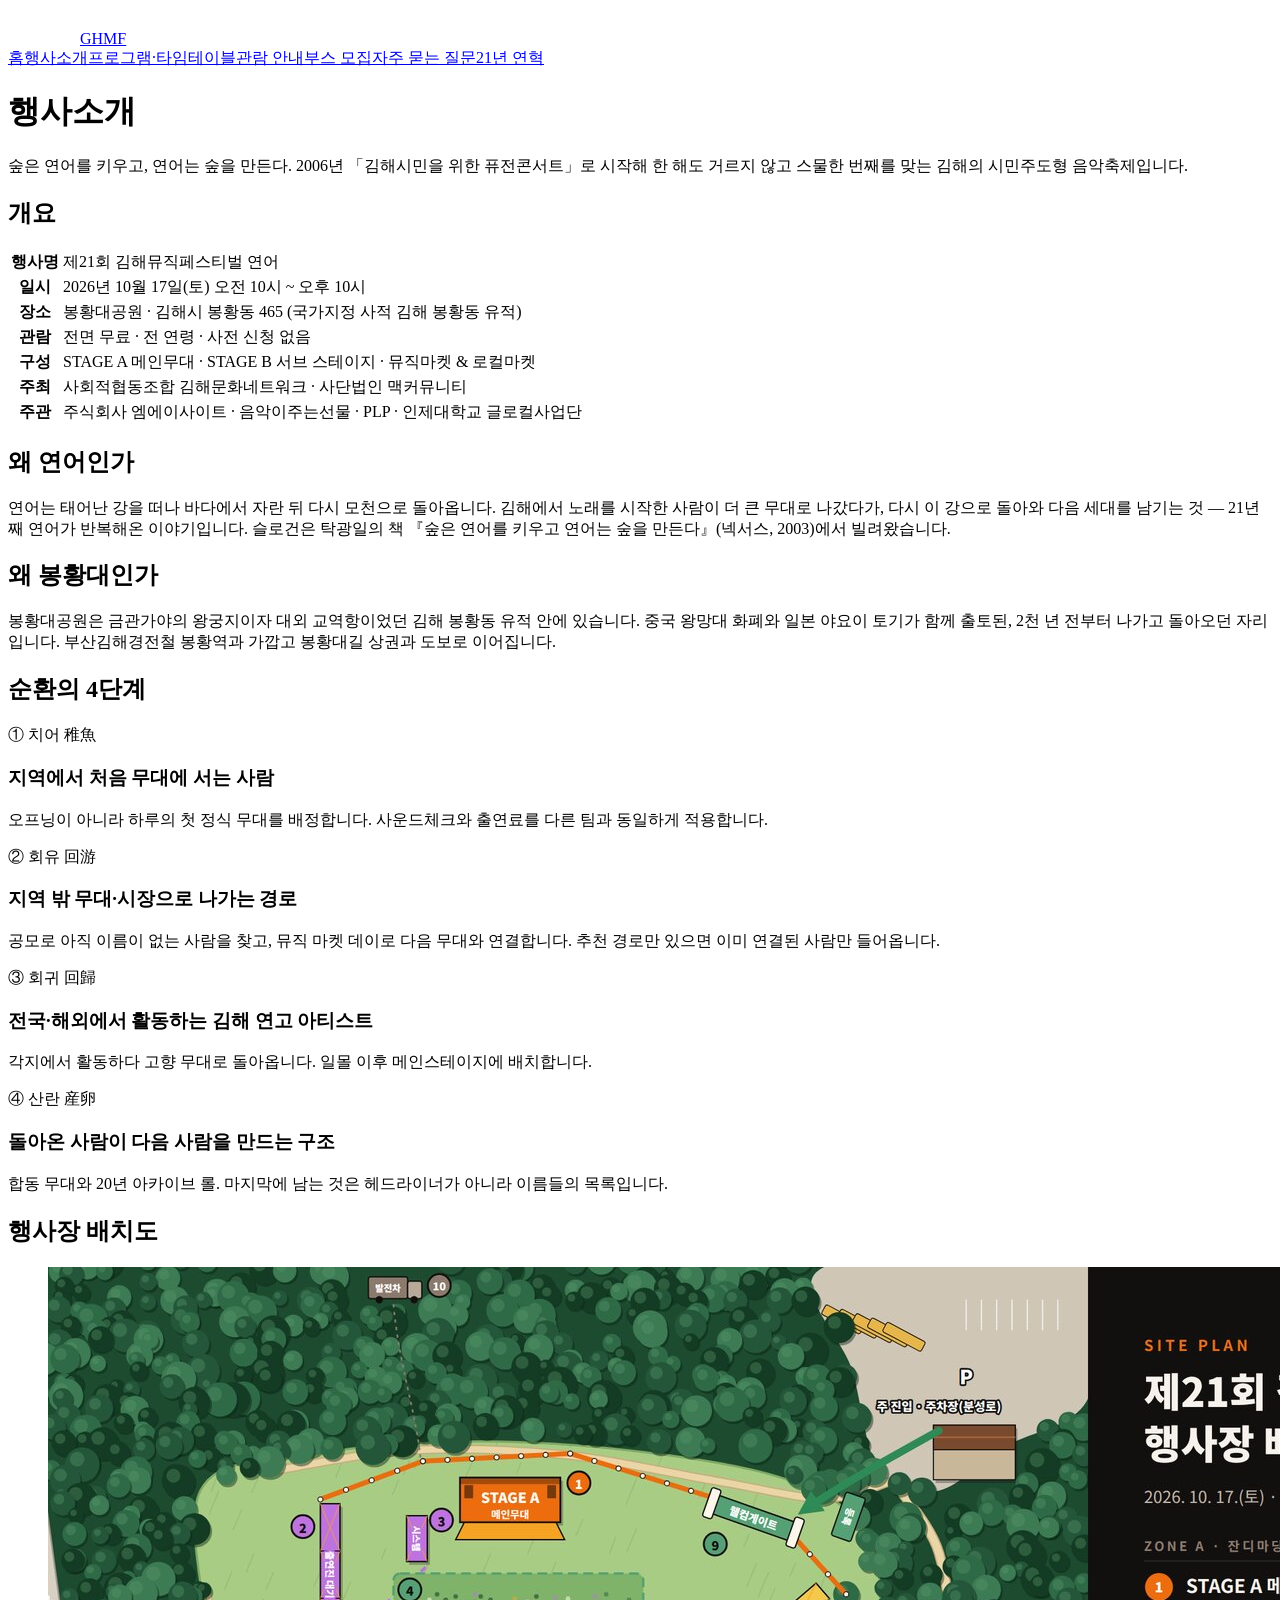
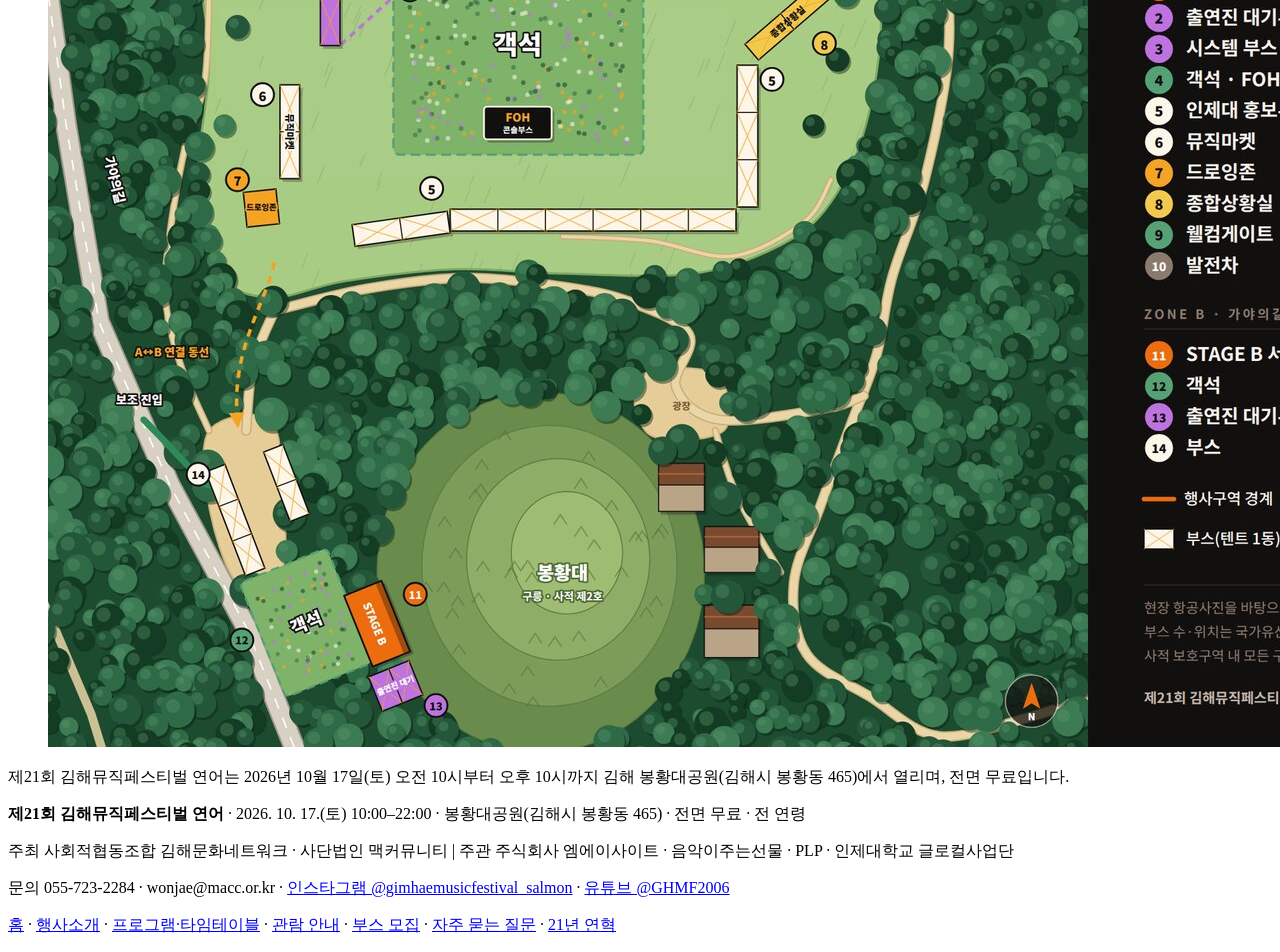
==== about/index.html @ 12be7de4 "Add files via upload" ====
<!doctype html>
<html lang="ko">
<head>
<meta charset="utf-8">
<meta name="viewport" content="width=device-width, initial-scale=1">
<title>행사소개 | 제21회 김해뮤직페스티벌 연어</title>
<meta name="description" content="2006년 시작해 21년 동안 한 해도 거르지 않은 김해 시민주도형 음악축제. 2026년 10월 17일(토) 김해 봉황대공원, 전면 무료. 숲은 연어를 키우고, 연어는 숲을 만든다.">
<link rel="canonical" href="https://ghmf.kr/about/">
<meta property="og:type" content="website">
<meta property="og:locale" content="ko_KR">
<meta property="og:site_name" content="김해뮤직페스티벌 연어">
<meta property="og:title" content="행사소개 | 제21회 김해뮤직페스티벌 연어">
<meta property="og:description" content="2006년 시작해 21년 동안 한 해도 거르지 않은 김해 시민주도형 음악축제. 2026년 10월 17일(토) 김해 봉황대공원, 전면 무료. 숲은 연어를 키우고, 연어는 숲을 만든다.">
<meta property="og:url" content="https://ghmf.kr/about/">
<meta property="og:image" content="https://ghmf.kr/assets/img/og-share.jpg">
<meta property="og:image:width" content="1200"><meta property="og:image:height" content="630">
<meta name="twitter:card" content="summary_large_image">
<meta name="theme-color" content="#12100F">
<link rel="icon" href="/assets/img/ghmf.png">
<link rel="stylesheet" href="/assets/css/static.css">
<script type="application/ld+json">{"@context": "https://schema.org", "@type": "MusicEvent", "name": "제21회 김해뮤직페스티벌 연어", "alternateName": ["김해뮤직페스티벌", "연어 축제", "Gimhae Music Festival SALMON"], "description": "제21회 김해뮤직페스티벌 연어는 2026년 10월 17일(토) 오전 10시부터 오후 10시까지 김해 봉황대공원(김해시 봉황동 465)에서 열리며, 전면 무료입니다. 슬로건은 「숲은 연어를 키우고, 연어는 숲을 만든다」.", "startDate": "2026-10-17T10:00:00+09:00", "endDate": "2026-10-17T22:00:00+09:00", "eventStatus": "https://schema.org/EventScheduled", "eventAttendanceMode": "https://schema.org/OfflineEventAttendanceMode", "isAccessibleForFree": true, "location": {"@type": "Place", "name": "봉황대공원 (김해 봉황동 유적)", "address": {"@type": "PostalAddress", "streetAddress": "봉황동 465", "addressLocality": "김해시", "addressRegion": "경상남도", "addressCountry": "KR"}}, "image": ["https://ghmf.kr/assets/img/poster.jpg", "https://ghmf.kr/assets/img/og-share.jpg"], "offers": {"@type": "Offer", "price": "0", "priceCurrency": "KRW", "availability": "https://schema.org/InStock", "url": "https://ghmf.kr/", "validFrom": "2026-09-01T00:00:00+09:00"}, "organizer": [{"@type": "Organization", "name": "사회적협동조합 김해문화네트워크", "url": "https://ghmf.kr"}, {"@type": "Organization", "name": "사단법인 맥커뮤니티"}], "performer": [{"@type": "MusicGroup", "name": "잭킹콩"}, {"@type": "MusicGroup", "name": "컨트리공방"}, {"@type": "MusicGroup", "name": "아디오스오디오"}, {"@type": "MusicGroup", "name": "와일드크루"}, {"@type": "MusicGroup", "name": "HISPOP (D7)"}, {"@type": "MusicGroup", "name": "밴드 토너"}, {"@type": "MusicGroup", "name": "김해청소년밴드"}], "url": "https://ghmf.kr/"}</script><script type="application/ld+json">{"@context": "https://schema.org", "@type": "Organization", "name": "김해뮤직페스티벌 연어", "url": "https://ghmf.kr", "logo": "https://ghmf.kr/assets/img/logo.png", "sameAs": ["https://www.instagram.com/gimhaemusicfestival_salmon/", "https://www.youtube.com/@GHMF2006"], "contactPoint": {"@type": "ContactPoint", "telephone": "+82-55-723-2284", "email": "wonjae@macc.or.kr", "contactType": "customer support", "availableLanguage": "Korean"}}</script>
</head>
<body>
<header class="sh"><div class="w">
<a class="logo" href="/"><img src="/assets/img/logo.png" alt="연어" width="72" height="36"><span>GHMF</span></a>
<nav><a href="/">홈</a><a href="/about/" aria-current="page">행사소개</a><a href="/program/">프로그램·타임테이블</a><a href="/guide/">관람 안내</a><a href="/booth/">부스 모집</a><a href="/faq/">자주 묻는 질문</a><a href="/history/">21년 연혁</a></nav></div></header>
<main class="w">
<h1>행사소개</h1>
<p class="lead">숲은 연어를 키우고, 연어는 숲을 만든다. 2006년 「김해시민을 위한 퓨전콘서트」로 시작해 한 해도 거르지 않고 스물한 번째를 맞는 김해의 시민주도형 음악축제입니다.</p>
<h2>개요</h2>
<table class="kv"><tr><th>행사명</th><td>제21회 김해뮤직페스티벌 연어</td></tr><tr><th>일시</th><td>2026년 10월 17일(토) 오전 10시 ~ 오후 10시</td></tr>
<tr><th>장소</th><td>봉황대공원 · 김해시 봉황동 465 (국가지정 사적 김해 봉황동 유적)</td></tr><tr><th>관람</th><td>전면 무료 · 전 연령 · 사전 신청 없음</td></tr>
<tr><th>구성</th><td>STAGE A 메인무대 · STAGE B 서브 스테이지 · 뮤직마켓 &amp; 로컬마켓</td></tr>
<tr><th>주최</th><td>사회적협동조합 김해문화네트워크 · 사단법인 맥커뮤니티</td></tr><tr><th>주관</th><td>주식회사 엠에이사이트 · 음악이주는선물 · PLP · 인제대학교 글로컬사업단</td></tr></table>
<h2>왜 연어인가</h2>
<p>연어는 태어난 강을 떠나 바다에서 자란 뒤 다시 모천으로 돌아옵니다. 김해에서 노래를 시작한 사람이 더 큰 무대로 나갔다가, 다시 이 강으로 돌아와 다음 세대를 남기는 것 — 21년째 연어가 반복해온 이야기입니다. 슬로건은 탁광일의 책 『숲은 연어를 키우고 연어는 숲을 만든다』(넥서스, 2003)에서 빌려왔습니다.</p>
<h2>왜 봉황대인가</h2>
<p>봉황대공원은 금관가야의 왕궁지이자 대외 교역항이었던 김해 봉황동 유적 안에 있습니다. 중국 왕망대 화폐와 일본 야요이 토기가 함께 출토된, 2천 년 전부터 나가고 돌아오던 자리입니다. 부산김해경전철 봉황역과 가깝고 봉황대길 상권과 도보로 이어집니다.</p>
<h2>순환의 4단계</h2><div class="grid"><article class="card"><p class="st">① 치어 稚魚</p><h3>지역에서 처음 무대에 서는 사람</h3><p>오프닝이 아니라 하루의 첫 정식 무대를 배정합니다. 사운드체크와 출연료를 다른 팀과 동일하게 적용합니다.</p></article><article class="card"><p class="st">② 회유 回游</p><h3>지역 밖 무대·시장으로 나가는 경로</h3><p>공모로 아직 이름이 없는 사람을 찾고, 뮤직 마켓 데이로 다음 무대와 연결합니다. 추천 경로만 있으면 이미 연결된 사람만 들어옵니다.</p></article><article class="card"><p class="st">③ 회귀 回歸</p><h3>전국·해외에서 활동하는 김해 연고 아티스트</h3><p>각지에서 활동하다 고향 무대로 돌아옵니다. 일몰 이후 메인스테이지에 배치합니다.</p></article><article class="card"><p class="st">④ 산란 産卵</p><h3>돌아온 사람이 다음 사람을 만드는 구조</h3><p>합동 무대와 20년 아카이브 롤. 마지막에 남는 것은 헤드라이너가 아니라 이름들의 목록입니다.</p></article></div>
<h2>행사장 배치도</h2>
<figure><a href="/assets/img/layout.jpg"><img src="/assets/img/layout.jpg" alt="제21회 김해뮤직페스티벌 연어 행사장 배치도 — 잔디마당 STAGE A와 가야의길 광장 STAGE B" loading="lazy"></a></figure>
<p class="fact">제21회 김해뮤직페스티벌 연어는 2026년 10월 17일(토) 오전 10시부터 오후 10시까지 김해 봉황대공원(김해시 봉황동 465)에서 열리며, 전면 무료입니다.</p>
</main>
<footer class="sf"><div class="w">
<p><b>제21회 김해뮤직페스티벌 연어</b> · 2026. 10. 17.(토) 10:00–22:00 · 봉황대공원(김해시 봉황동 465) · 전면 무료 · 전 연령</p>
<p>주최 사회적협동조합 김해문화네트워크 · 사단법인 맥커뮤니티 | 주관 주식회사 엠에이사이트 · 음악이주는선물 · PLP · 인제대학교 글로컬사업단</p>
<p>문의 055-723-2284 · wonjae@macc.or.kr · <a href="https://www.instagram.com/gimhaemusicfestival_salmon/">인스타그램 @gimhaemusicfestival_salmon</a> · <a href="https://www.youtube.com/@GHMF2006">유튜브 @GHMF2006</a></p>
<p class="nav2"><a href="/">홈</a> · <a href="/about/">행사소개</a> · <a href="/program/">프로그램·타임테이블</a> · <a href="/guide/">관람 안내</a> · <a href="/booth/">부스 모집</a> · <a href="/faq/">자주 묻는 질문</a> · <a href="/history/">21년 연혁</a></p>
</div></footer>
</body></html>
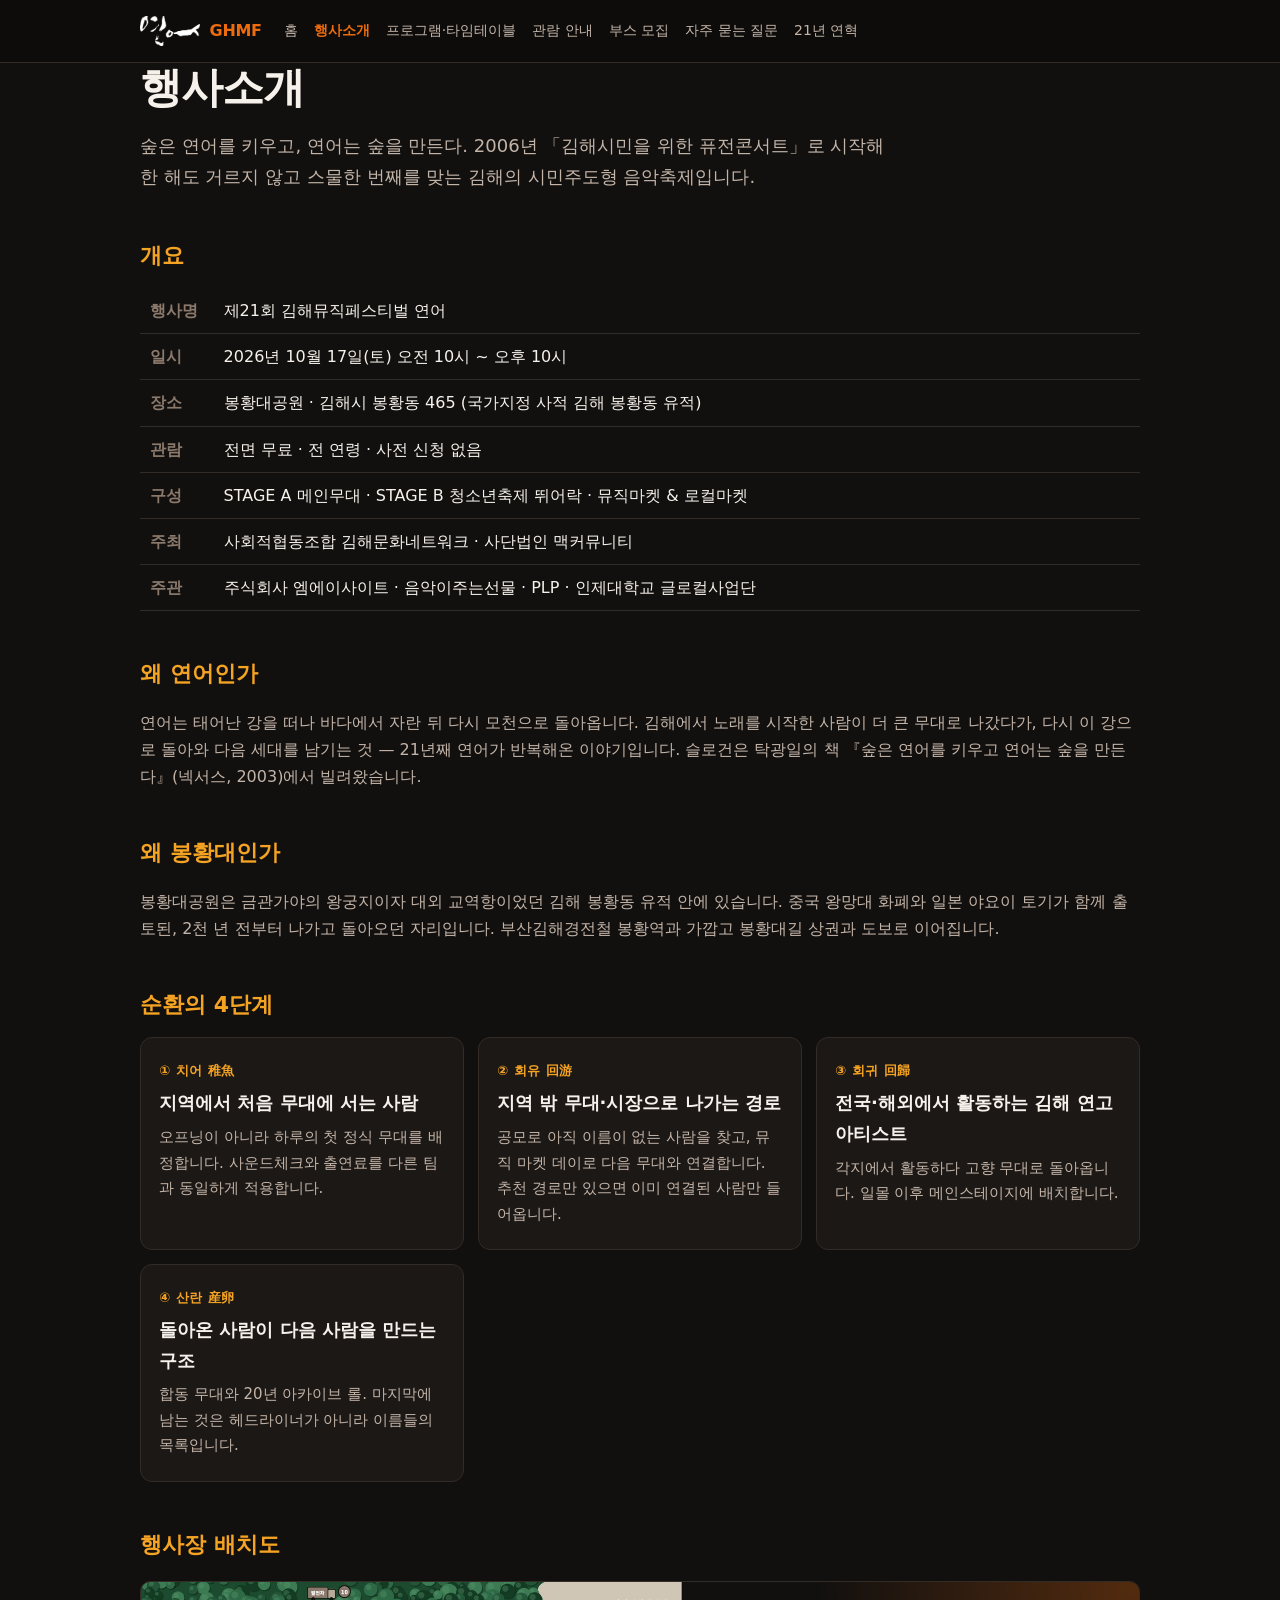
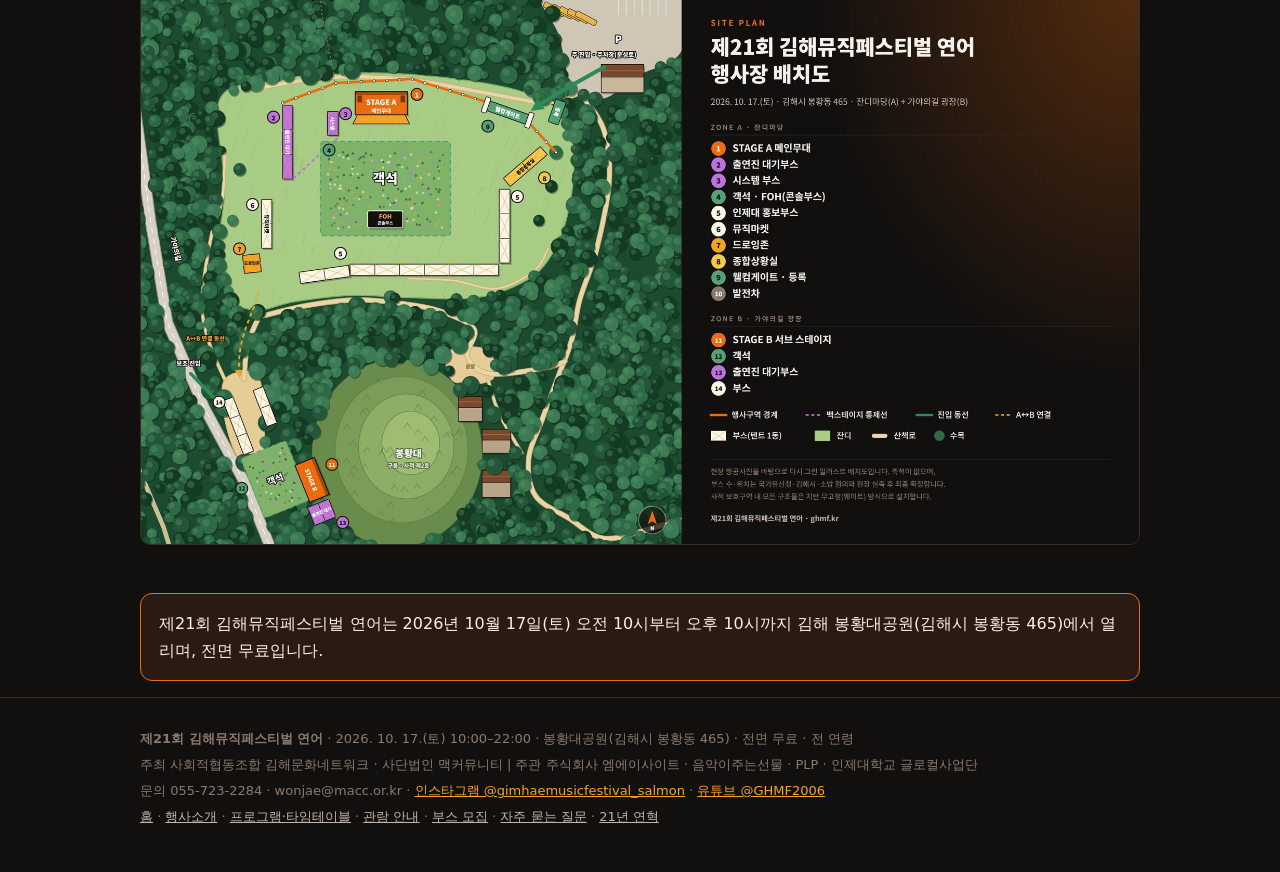
==== commit d32ec373: "Add files via upload" ====
--- a/about/index.html
+++ b/about/index.html
@@ -30,7 +30,7 @@
 <h2>개요</h2>
 <table class="kv"><tr><th>행사명</th><td>제21회 김해뮤직페스티벌 연어</td></tr><tr><th>일시</th><td>2026년 10월 17일(토) 오전 10시 ~ 오후 10시</td></tr>
 <tr><th>장소</th><td>봉황대공원 · 김해시 봉황동 465 (국가지정 사적 김해 봉황동 유적)</td></tr><tr><th>관람</th><td>전면 무료 · 전 연령 · 사전 신청 없음</td></tr>
-<tr><th>구성</th><td>STAGE A 메인무대 · STAGE B 서브 스테이지 · 뮤직마켓 &amp; 로컬마켓</td></tr>
+<tr><th>구성</th><td>STAGE A 메인무대 · STAGE B 청소년축제 뛰어락 · 뮤직마켓 &amp; 로컬마켓</td></tr>
 <tr><th>주최</th><td>사회적협동조합 김해문화네트워크 · 사단법인 맥커뮤니티</td></tr><tr><th>주관</th><td>주식회사 엠에이사이트 · 음악이주는선물 · PLP · 인제대학교 글로컬사업단</td></tr></table>
 <h2>왜 연어인가</h2>
 <p>연어는 태어난 강을 떠나 바다에서 자란 뒤 다시 모천으로 돌아옵니다. 김해에서 노래를 시작한 사람이 더 큰 무대로 나갔다가, 다시 이 강으로 돌아와 다음 세대를 남기는 것 — 21년째 연어가 반복해온 이야기입니다. 슬로건은 탁광일의 책 『숲은 연어를 키우고 연어는 숲을 만든다』(넥서스, 2003)에서 빌려왔습니다.</p>
--- a/assets/css/static.css
+++ b/assets/css/static.css
@@ -0,0 +1,48 @@
+:root{--bg:#12100F;--s1:#1C1816;--line:#332B26;--tx:#F7F1EB;--tx2:#C3B4A8;--tx3:#8B7A6C;--or:#ED6C0D;--orl:#F5A323;--gr:#55A175;--pu:#BE72E0}
+*{box-sizing:border-box}
+body{margin:0;background:var(--bg);color:var(--tx);font-family:"Noto Sans KR","Apple SD Gothic Neo","Malgun Gothic",system-ui,sans-serif;line-height:1.7;font-size:16px}
+a{color:var(--orl)}
+.w{max-width:1040px;margin:0 auto;padding:0 20px}
+.sh{border-bottom:1px solid var(--line);background:#0E0C0B;position:sticky;top:0;z-index:5}
+.sh .w{display:flex;align-items:center;gap:22px;min-height:62px;flex-wrap:wrap}
+.logo{display:flex;align-items:center;gap:10px;text-decoration:none;color:var(--or);font-weight:900;letter-spacing:-.02em}
+.logo img{height:30px;width:auto}
+.sh nav{display:flex;gap:4px 16px;flex-wrap:wrap;font-size:14px}
+.sh nav a{color:var(--tx2);text-decoration:none;padding:4px 0}
+.sh nav a[aria-current]{color:var(--or);font-weight:700}
+main{padding:40px 20px 30px}
+h1{font-size:clamp(28px,5vw,42px);line-height:1.2;margin:0 0 12px;letter-spacing:-.02em;text-wrap:balance}
+h2{font-size:22px;margin:44px 0 14px;color:var(--orl)}
+h3{font-size:18px;margin:4px 0 6px}
+h3 small{font-size:12px;color:var(--tx3);letter-spacing:.08em;margin-left:6px}
+.lead{font-size:18px;color:var(--tx2);max-width:760px}
+p,li{color:var(--tx2)}
+figure{margin:18px 0}
+figure img{width:100%;height:auto;border-radius:10px;border:1px solid var(--line);display:block}
+table{border-collapse:collapse;width:100%}
+th,td{text-align:left;padding:9px 10px;border-bottom:1px solid var(--line);vertical-align:top}
+th{color:var(--tx);white-space:nowrap;font-variant-numeric:tabular-nums;width:1%}
+.kv th{color:var(--tx3);font-weight:600}
+.cols{display:grid;grid-template-columns:repeat(auto-fit,minmax(260px,1fr));gap:18px}
+.cols section{background:var(--s1);border:1px solid var(--line);border-radius:12px;padding:14px 16px}
+.cols h3{color:var(--or);font-size:16px}
+.grid{display:grid;grid-template-columns:repeat(auto-fit,minmax(280px,1fr));gap:14px}
+.card{background:var(--s1);border:1px solid var(--line);border-radius:12px;padding:16px 18px}
+.card p{margin:6px 0;font-size:15px}
+.st{color:var(--orl)!important;font-size:13px!important;font-weight:700;letter-spacing:.04em}
+.gr{color:var(--tx3)!important;font-size:13px!important}
+.btn{display:inline-block;background:var(--or);color:#fff;text-decoration:none;font-weight:800;padding:11px 20px;border-radius:999px}
+.btn.big{font-size:18px;padding:14px 26px}
+.note{font-size:14px;color:var(--tx3)}
+.qa{border-bottom:1px solid var(--line);padding-bottom:8px}
+.qa h2{font-size:19px;margin:28px 0 8px}
+.hist{list-style:none;padding:0}
+.hist li{border-left:2px solid var(--or);padding:4px 0 10px 16px;margin:0 0 6px}
+.hist b{color:var(--or);font-variant-numeric:tabular-nums;margin-right:8px}
+.hist p{margin:4px 0 0;font-size:15px}
+.fact{margin-top:48px;padding:16px 18px;border-radius:12px;background:#2A1A12;border:1px solid var(--or);color:var(--tx)}
+.sf{border-top:1px solid var(--line);padding:26px 0 40px;font-size:13px}
+.sf p{color:var(--tx3);margin:4px 0}
+.sf .nav2 a{color:var(--tx2)}
+.kv th{min-width:4.6em}
+@media (max-width:600px){.sh{position:static}}
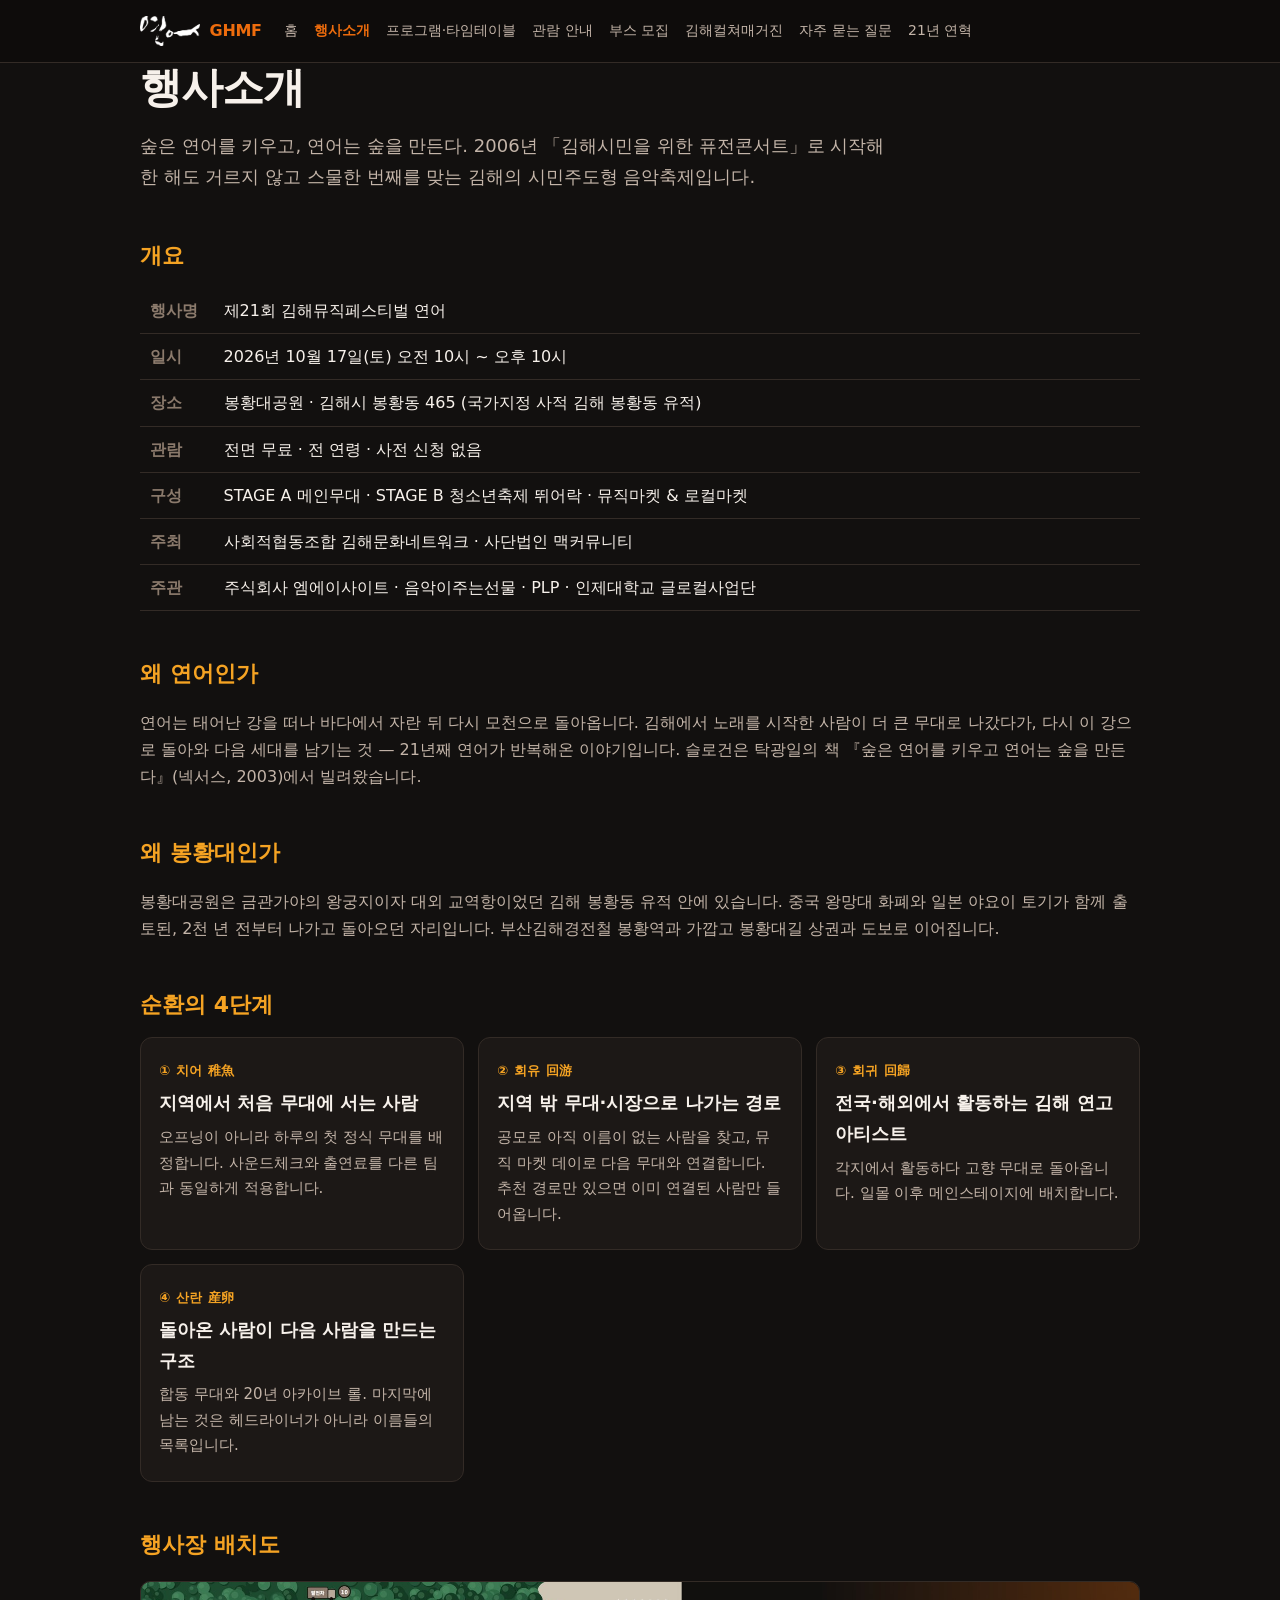
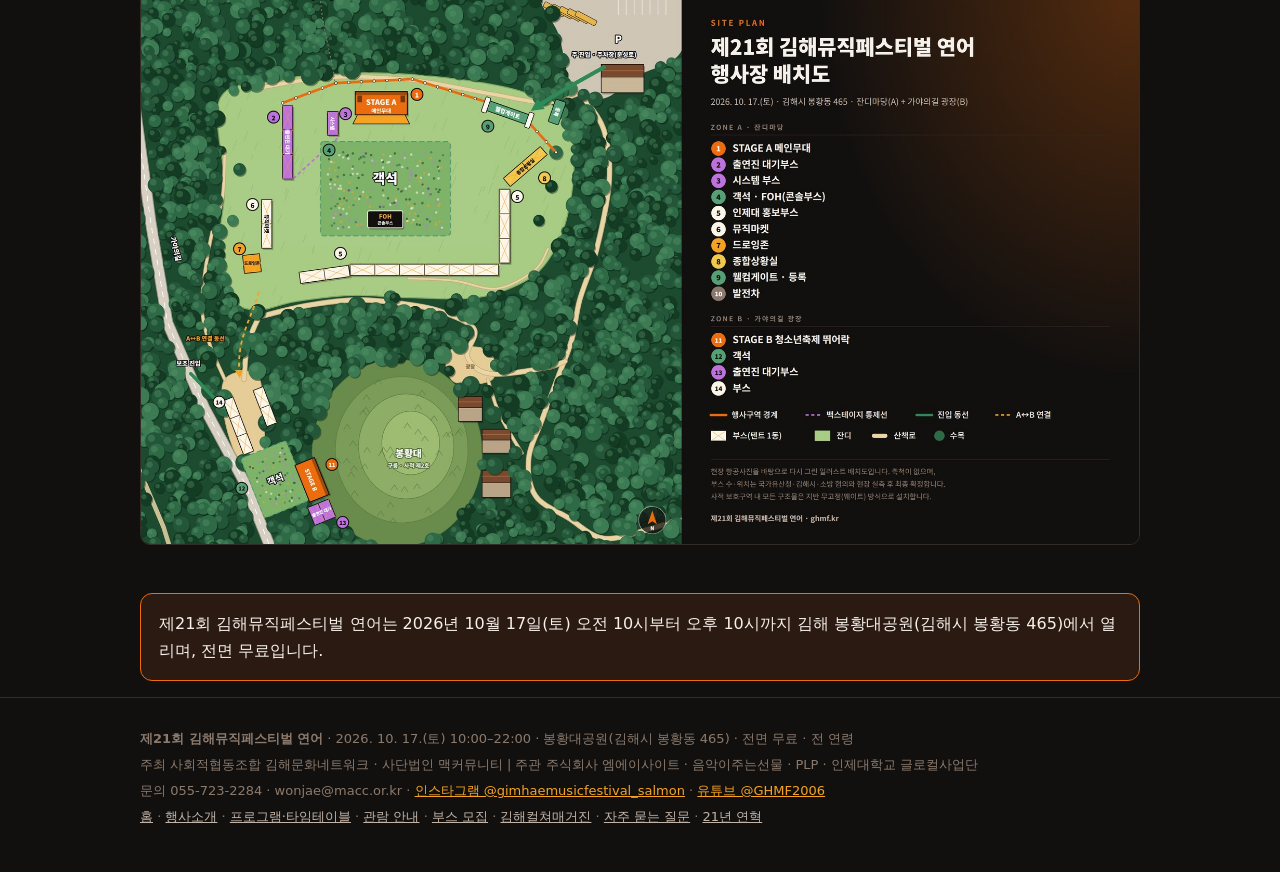
==== commit 17f7e673: "Add files via upload" ====
--- a/about/index.html
+++ b/about/index.html
@@ -23,7 +23,7 @@
 <body>
 <header class="sh"><div class="w">
 <a class="logo" href="/"><img src="/assets/img/logo.png" alt="연어" width="72" height="36"><span>GHMF</span></a>
-<nav><a href="/">홈</a><a href="/about/" aria-current="page">행사소개</a><a href="/program/">프로그램·타임테이블</a><a href="/guide/">관람 안내</a><a href="/booth/">부스 모집</a><a href="/faq/">자주 묻는 질문</a><a href="/history/">21년 연혁</a></nav></div></header>
+<nav><a href="/">홈</a><a href="/about/" aria-current="page">행사소개</a><a href="/program/">프로그램·타임테이블</a><a href="/guide/">관람 안내</a><a href="/booth/">부스 모집</a><a href="/magazine/">김해컬쳐매거진</a><a href="/faq/">자주 묻는 질문</a><a href="/history/">21년 연혁</a></nav></div></header>
 <main class="w">
 <h1>행사소개</h1>
 <p class="lead">숲은 연어를 키우고, 연어는 숲을 만든다. 2006년 「김해시민을 위한 퓨전콘서트」로 시작해 한 해도 거르지 않고 스물한 번째를 맞는 김해의 시민주도형 음악축제입니다.</p>
@@ -45,6 +45,6 @@
 <p><b>제21회 김해뮤직페스티벌 연어</b> · 2026. 10. 17.(토) 10:00–22:00 · 봉황대공원(김해시 봉황동 465) · 전면 무료 · 전 연령</p>
 <p>주최 사회적협동조합 김해문화네트워크 · 사단법인 맥커뮤니티 | 주관 주식회사 엠에이사이트 · 음악이주는선물 · PLP · 인제대학교 글로컬사업단</p>
 <p>문의 055-723-2284 · wonjae@macc.or.kr · <a href="https://www.instagram.com/gimhaemusicfestival_salmon/">인스타그램 @gimhaemusicfestival_salmon</a> · <a href="https://www.youtube.com/@GHMF2006">유튜브 @GHMF2006</a></p>
-<p class="nav2"><a href="/">홈</a> · <a href="/about/">행사소개</a> · <a href="/program/">프로그램·타임테이블</a> · <a href="/guide/">관람 안내</a> · <a href="/booth/">부스 모집</a> · <a href="/faq/">자주 묻는 질문</a> · <a href="/history/">21년 연혁</a></p>
+<p class="nav2"><a href="/">홈</a> · <a href="/about/">행사소개</a> · <a href="/program/">프로그램·타임테이블</a> · <a href="/guide/">관람 안내</a> · <a href="/booth/">부스 모집</a> · <a href="/magazine/">김해컬쳐매거진</a> · <a href="/faq/">자주 묻는 질문</a> · <a href="/history/">21년 연혁</a></p>
 </div></footer>
 </body></html>
